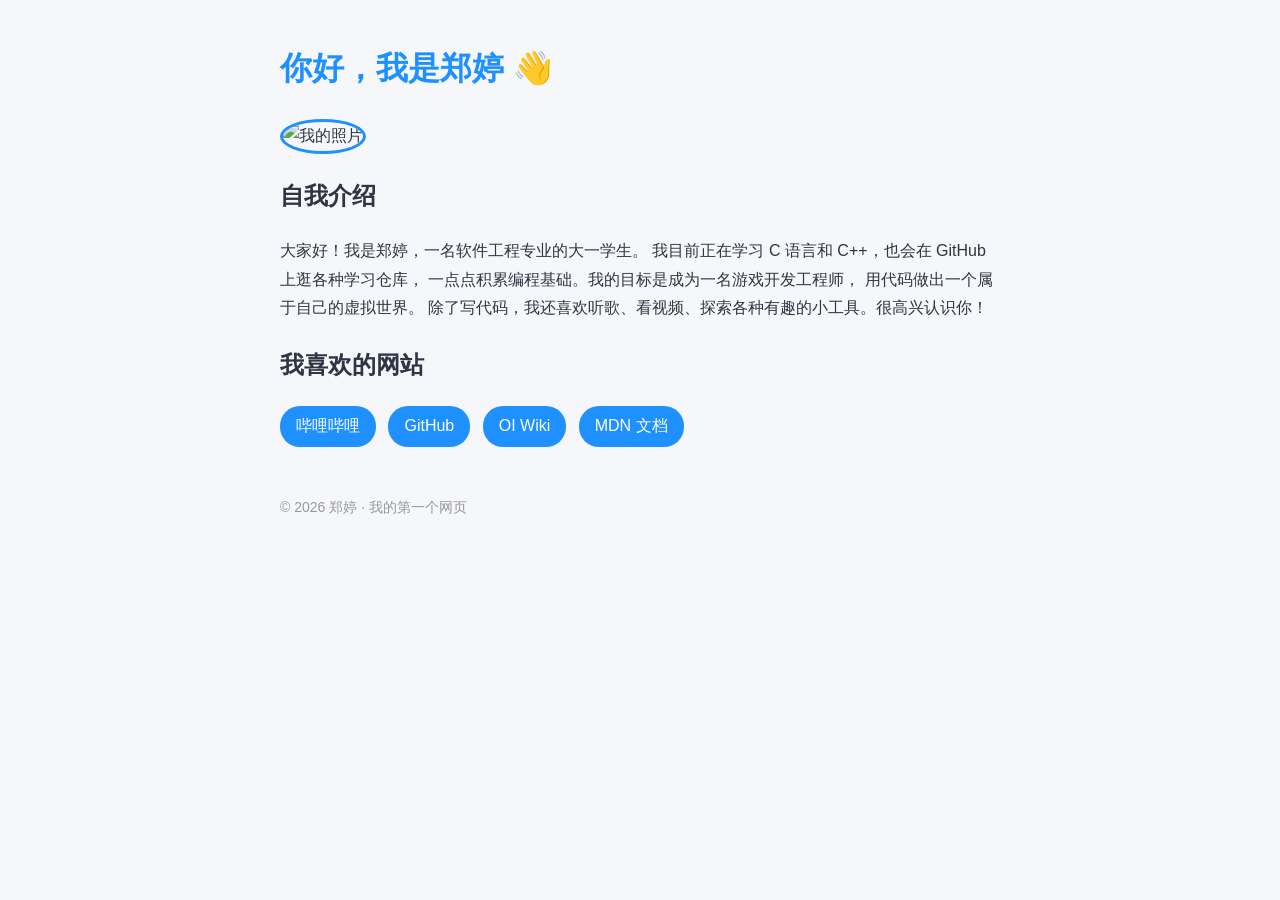
==== index.html @ 715c876f "我的第一个网页" ====
<!DOCTYPE html>
<html lang="zh-CN">
<head>
    <meta charset="UTF-8">
    <meta name="viewport" content="width=device-width, initial-scale=1.0">
    <title>郑婷的个人主页</title>
    <style>
        body {
            max-width: 720px;
            margin: 40px auto;
            padding: 0 20px;
            font-family: "Microsoft YaHei", "PingFang SC", sans-serif;
            color: #2f3542;
            background: #f6f7fb;
            line-height: 1.8;
        }
        h1 { color: #1e90ff; }
        .photo {
            width: 160px;
            height: 160px;
            border-radius: 50%;
            object-fit: cover;
            border: 3px solid #1e90ff;
        }
        .links a {
            display: inline-block;
            margin: 0 8px 8px 0;
            padding: 6px 16px;
            background: #1e90ff;
            color: #fff;
            border-radius: 20px;
            text-decoration: none;
        }
        .links a:hover { background: #1676d8; }
        footer { margin-top: 40px; color: #999; font-size: 14px; }
    </style>
</head>
<body>

    <!-- ① 标题 -->
    <h1>你好，我是郑婷 👋</h1>

    <!-- ② 照片（把 photo.jpg 放到本文件夹里） -->
    <img class="photo" src="photo.jpg" alt="我的照片">

    <!-- ③ 自我介绍 -->
    <h2>自我介绍</h2>
    <p>
        大家好！我是郑婷，一名软件工程专业的大一学生。
        我目前正在学习 C 语言和 C++，也会在 GitHub 上逛各种学习仓库，
        一点点积累编程基础。我的目标是成为一名游戏开发工程师，
        用代码做出一个属于自己的虚拟世界。
        除了写代码，我还喜欢听歌、看视频、探索各种有趣的小工具。很高兴认识你！
    </p>

    <!-- ④ 几个超链接 -->
    <h2>我喜欢的网站</h2>
    <div class="links">
        <a href="https://www.bilibili.com" target="_blank">哔哩哔哩</a>
        <a href="https://github.com" target="_blank">GitHub</a>
        <a href="https://oi-wiki.org" target="_blank">OI Wiki</a>
        <a href="https://developer.mozilla.org/zh-CN/" target="_blank">MDN 文档</a>
    </div>

    <footer>© 2026 郑婷 · 我的第一个网页</footer>
</body>
</html>
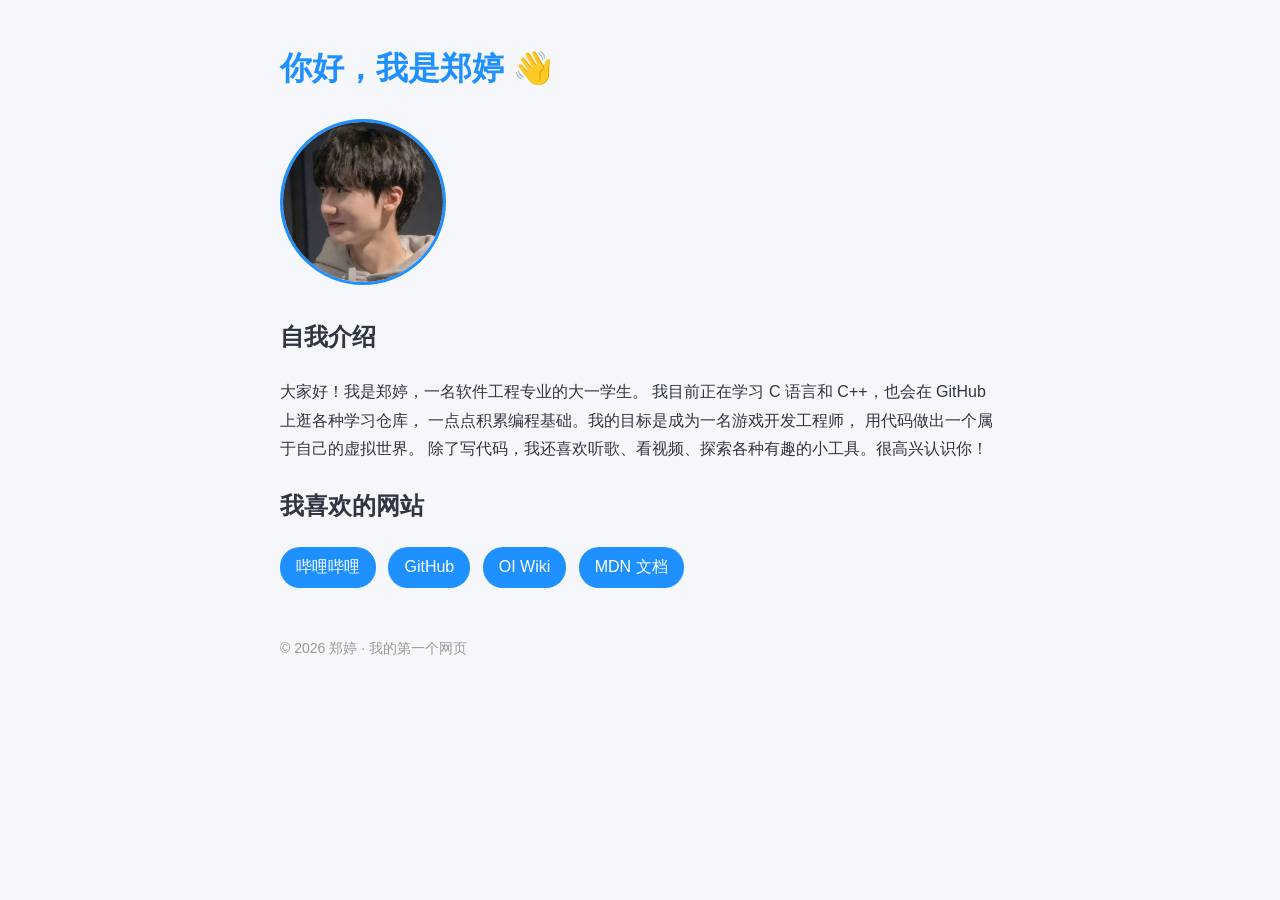
==== commit 43ef9c38: "更换头像" ====
--- a/index.html
+++ b/index.html
@@ -41,7 +41,7 @@
     <h1>你好，我是郑婷 👋</h1>
 
     <!-- ② 照片（把 photo.jpg 放到本文件夹里） -->
-    <img class="photo" src="photo.jpg" alt="我的照片">
+    <img class="photo" src="myphoto.jpg" alt="我的照片">
 
     <!-- ③ 自我介绍 -->
     <h2>自我介绍</h2>
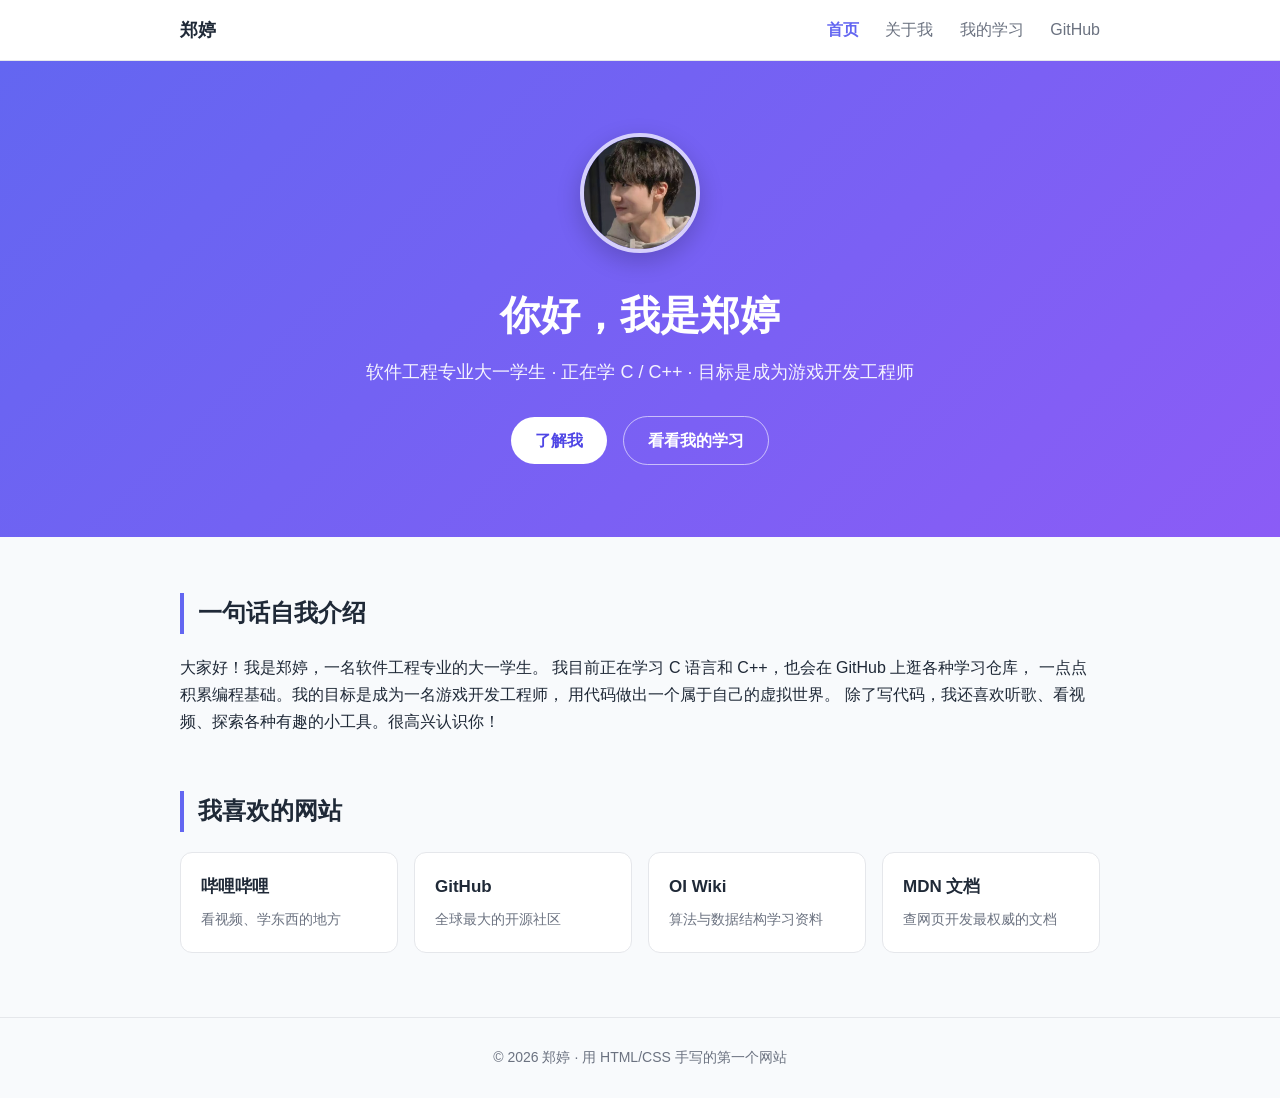
==== commit d2bb316a: "升级为多页网站：加导航栏、关于我、我的学习页" ====
--- a/index.html
+++ b/index.html
@@ -4,64 +4,76 @@
     <meta charset="UTF-8">
     <meta name="viewport" content="width=device-width, initial-scale=1.0">
     <title>郑婷的个人主页</title>
-    <style>
-        body {
-            max-width: 720px;
-            margin: 40px auto;
-            padding: 0 20px;
-            font-family: "Microsoft YaHei", "PingFang SC", sans-serif;
-            color: #2f3542;
-            background: #f6f7fb;
-            line-height: 1.8;
-        }
-        h1 { color: #1e90ff; }
-        .photo {
-            width: 160px;
-            height: 160px;
-            border-radius: 50%;
-            object-fit: cover;
-            border: 3px solid #1e90ff;
-        }
-        .links a {
-            display: inline-block;
-            margin: 0 8px 8px 0;
-            padding: 6px 16px;
-            background: #1e90ff;
-            color: #fff;
-            border-radius: 20px;
-            text-decoration: none;
-        }
-        .links a:hover { background: #1676d8; }
-        footer { margin-top: 40px; color: #999; font-size: 14px; }
-    </style>
+    <link rel="stylesheet" href="style.css">
 </head>
 <body>
 
-    <!-- ① 标题 -->
-    <h1>你好，我是郑婷 👋</h1>
+    <!-- 导航栏（每个页面都一样，只是 active 高亮不同） -->
+    <nav class="nav">
+        <div class="container nav-inner">
+            <a class="logo" href="index.html">郑婷</a>
+            <div class="menu">
+                <a href="index.html" class="active">首页</a>
+                <a href="about.html">关于我</a>
+                <a href="projects.html">我的学习</a>
+                <a href="https://github.com/helenlouise27" target="_blank">GitHub</a>
+            </div>
+        </div>
+    </nav>
 
-    <!-- ② 照片（把 photo.jpg 放到本文件夹里） -->
-    <img class="photo" src="myphoto.jpg" alt="我的照片">
+    <!-- 首页大标题区 -->
+    <header class="hero">
+        <img class="avatar" src="myphoto.jpg" alt="郑婷的头像">
+        <h1>你好，我是郑婷</h1>
+        <p class="tagline">软件工程专业大一学生 · 正在学 C / C++ · 目标是成为游戏开发工程师</p>
+        <div>
+            <a class="btn" href="about.html">了解我</a>
+            <a class="btn btn-ghost" href="projects.html">看看我的学习</a>
+        </div>
+    </header>
 
-    <!-- ③ 自我介绍 -->
-    <h2>自我介绍</h2>
-    <p>
-        大家好！我是郑婷，一名软件工程专业的大一学生。
-        我目前正在学习 C 语言和 C++，也会在 GitHub 上逛各种学习仓库，
-        一点点积累编程基础。我的目标是成为一名游戏开发工程师，
-        用代码做出一个属于自己的虚拟世界。
-        除了写代码，我还喜欢听歌、看视频、探索各种有趣的小工具。很高兴认识你！
-    </p>
+    <main class="container">
 
-    <!-- ④ 几个超链接 -->
-    <h2>我喜欢的网站</h2>
-    <div class="links">
-        <a href="https://www.bilibili.com" target="_blank">哔哩哔哩</a>
-        <a href="https://github.com" target="_blank">GitHub</a>
-        <a href="https://oi-wiki.org" target="_blank">OI Wiki</a>
-        <a href="https://developer.mozilla.org/zh-CN/" target="_blank">MDN 文档</a>
-    </div>
+        <!-- 自我介绍 -->
+        <section class="section">
+            <h2>一句话自我介绍</h2>
+            <p>
+                大家好！我是郑婷，一名软件工程专业的大一学生。
+                我目前正在学习 C 语言和 C++，也会在 GitHub 上逛各种学习仓库，
+                一点点积累编程基础。我的目标是成为一名游戏开发工程师，
+                用代码做出一个属于自己的虚拟世界。
+                除了写代码，我还喜欢听歌、看视频、探索各种有趣的小工具。很高兴认识你！
+            </p>
+        </section>
 
-    <footer>© 2026 郑婷 · 我的第一个网页</footer>
+        <!-- 我喜欢的网站 -->
+        <section class="section">
+            <h2>我喜欢的网站</h2>
+            <div class="cards">
+                <a class="card" href="https://www.bilibili.com" target="_blank">
+                    <h3>哔哩哔哩</h3>
+                    <p>看视频、学东西的地方</p>
+                </a>
+                <a class="card" href="https://github.com" target="_blank">
+                    <h3>GitHub</h3>
+                    <p>全球最大的开源社区</p>
+                </a>
+                <a class="card" href="https://oi-wiki.org" target="_blank">
+                    <h3>OI Wiki</h3>
+                    <p>算法与数据结构学习资料</p>
+                </a>
+                <a class="card" href="https://developer.mozilla.org/zh-CN/" target="_blank">
+                    <h3>MDN 文档</h3>
+                    <p>查网页开发最权威的文档</p>
+                </a>
+            </div>
+        </section>
+
+    </main>
+
+    <footer class="footer">
+        <div class="container">© 2026 郑婷 · 用 HTML/CSS 手写的第一个网站</div>
+    </footer>
+
 </body>
 </html>
--- a/style.css
+++ b/style.css
@@ -0,0 +1,145 @@
+/* ===== 全局变量：颜色都定义在这里，改一处全站生效 ===== */
+:root {
+    --primary: #6366f1;        /* 主色：靛蓝 */
+    --primary-dark: #4f46e5;
+    --bg: #f8fafc;             /* 页面背景 */
+    --card: #ffffff;           /* 卡片背景 */
+    --text: #1f2937;           /* 正文颜色 */
+    --muted: #6b7280;          /* 次要文字 */
+    --border: #e5e7eb;         /* 边框 */
+}
+
+/* ===== 基础重置 ===== */
+* { margin: 0; padding: 0; box-sizing: border-box; }
+
+body {
+    font-family: "Microsoft YaHei", "PingFang SC", "Segoe UI", sans-serif;
+    color: var(--text);
+    background: var(--bg);
+    line-height: 1.7;
+}
+
+a { color: var(--primary); text-decoration: none; }
+
+.container {
+    max-width: 960px;
+    margin: 0 auto;
+    padding: 0 20px;
+}
+
+/* ===== 导航栏（吸顶） ===== */
+.nav {
+    position: sticky;
+    top: 0;
+    z-index: 10;
+    background: rgba(255, 255, 255, 0.92);
+    backdrop-filter: blur(8px);
+    border-bottom: 1px solid var(--border);
+}
+.nav-inner {
+    display: flex;
+    align-items: center;
+    justify-content: space-between;
+    height: 60px;
+}
+.logo { font-size: 18px; font-weight: 700; color: var(--text); }
+.menu a { margin-left: 22px; color: var(--muted); font-weight: 500; }
+.menu a:hover { color: var(--text); }
+.menu a.active { color: var(--primary); font-weight: 700; }
+
+/* ===== 首页头部（大标题区） ===== */
+.hero {
+    background: linear-gradient(135deg, #6366f1, #8b5cf6);
+    color: #fff;
+    text-align: center;
+    padding: 72px 20px;
+}
+.avatar {
+    width: 120px;
+    height: 120px;
+    border-radius: 50%;
+    object-fit: cover;
+    border: 4px solid rgba(255, 255, 255, 0.7);
+    box-shadow: 0 8px 24px rgba(0, 0, 0, 0.2);
+    margin-bottom: 20px;
+}
+.hero h1 { font-size: 40px; margin-bottom: 8px; }
+.tagline { font-size: 18px; opacity: 0.92; margin-bottom: 28px; }
+
+.btn {
+    display: inline-block;
+    background: #fff;
+    color: var(--primary-dark);
+    padding: 10px 24px;
+    border-radius: 999px;
+    font-weight: 600;
+    margin: 0 6px;
+    transition: transform .15s, box-shadow .15s;
+}
+.btn:hover { transform: translateY(-2px); box-shadow: 0 6px 16px rgba(0, 0, 0, 0.15); }
+.btn-ghost { background: transparent; color: #fff; border: 1px solid rgba(255, 255, 255, 0.6); }
+.btn-ghost:hover { background: rgba(255, 255, 255, 0.12); }
+
+/* ===== 通用区块 ===== */
+.section { margin: 56px 0; }
+.section h2 {
+    font-size: 24px;
+    margin-bottom: 20px;
+    padding-left: 14px;
+    border-left: 4px solid var(--primary);
+}
+
+/* ===== 卡片（一排自动换行） ===== */
+.cards {
+    display: grid;
+    grid-template-columns: repeat(auto-fill, minmax(200px, 1fr));
+    gap: 16px;
+}
+.card {
+    background: var(--card);
+    border: 1px solid var(--border);
+    border-radius: 12px;
+    padding: 20px;
+    color: var(--text);
+    transition: box-shadow .2s, transform .2s;
+}
+.card:hover { box-shadow: 0 8px 24px rgba(0, 0, 0, 0.08); transform: translateY(-3px); }
+.card h3 { margin-bottom: 6px; font-size: 17px; }
+.card p { color: var(--muted); font-size: 14px; }
+
+/* ===== 关于我：图文布局 + 技能条 ===== */
+.about-grid {
+    display: grid;
+    grid-template-columns: 220px 1fr;
+    gap: 40px;
+    align-items: start;
+}
+.avatar-lg { width: 200px; height: 200px; border-radius: 16px; object-fit: cover; }
+.about-grid p { margin-bottom: 12px; }
+.skill { margin-top: 14px; }
+.skill-name { display: flex; justify-content: space-between; font-size: 14px; margin-bottom: 6px; }
+.bar { height: 10px; background: var(--border); border-radius: 999px; overflow: hidden; }
+.bar span {
+    display: block;
+    height: 100%;
+    background: linear-gradient(90deg, #6366f1, #8b5cf6);
+    border-radius: 999px;
+}
+
+/* ===== 页脚 ===== */
+.footer {
+    margin-top: 64px;
+    border-top: 1px solid var(--border);
+    padding: 28px 20px;
+    text-align: center;
+    color: var(--muted);
+    font-size: 14px;
+}
+
+/* ===== 手机适配 ===== */
+@media (max-width: 640px) {
+    .hero h1 { font-size: 30px; }
+    .about-grid { grid-template-columns: 1fr; text-align: center; }
+    .avatar-lg { margin: 0 auto; }
+    .menu a { margin-left: 14px; font-size: 15px; }
+}
